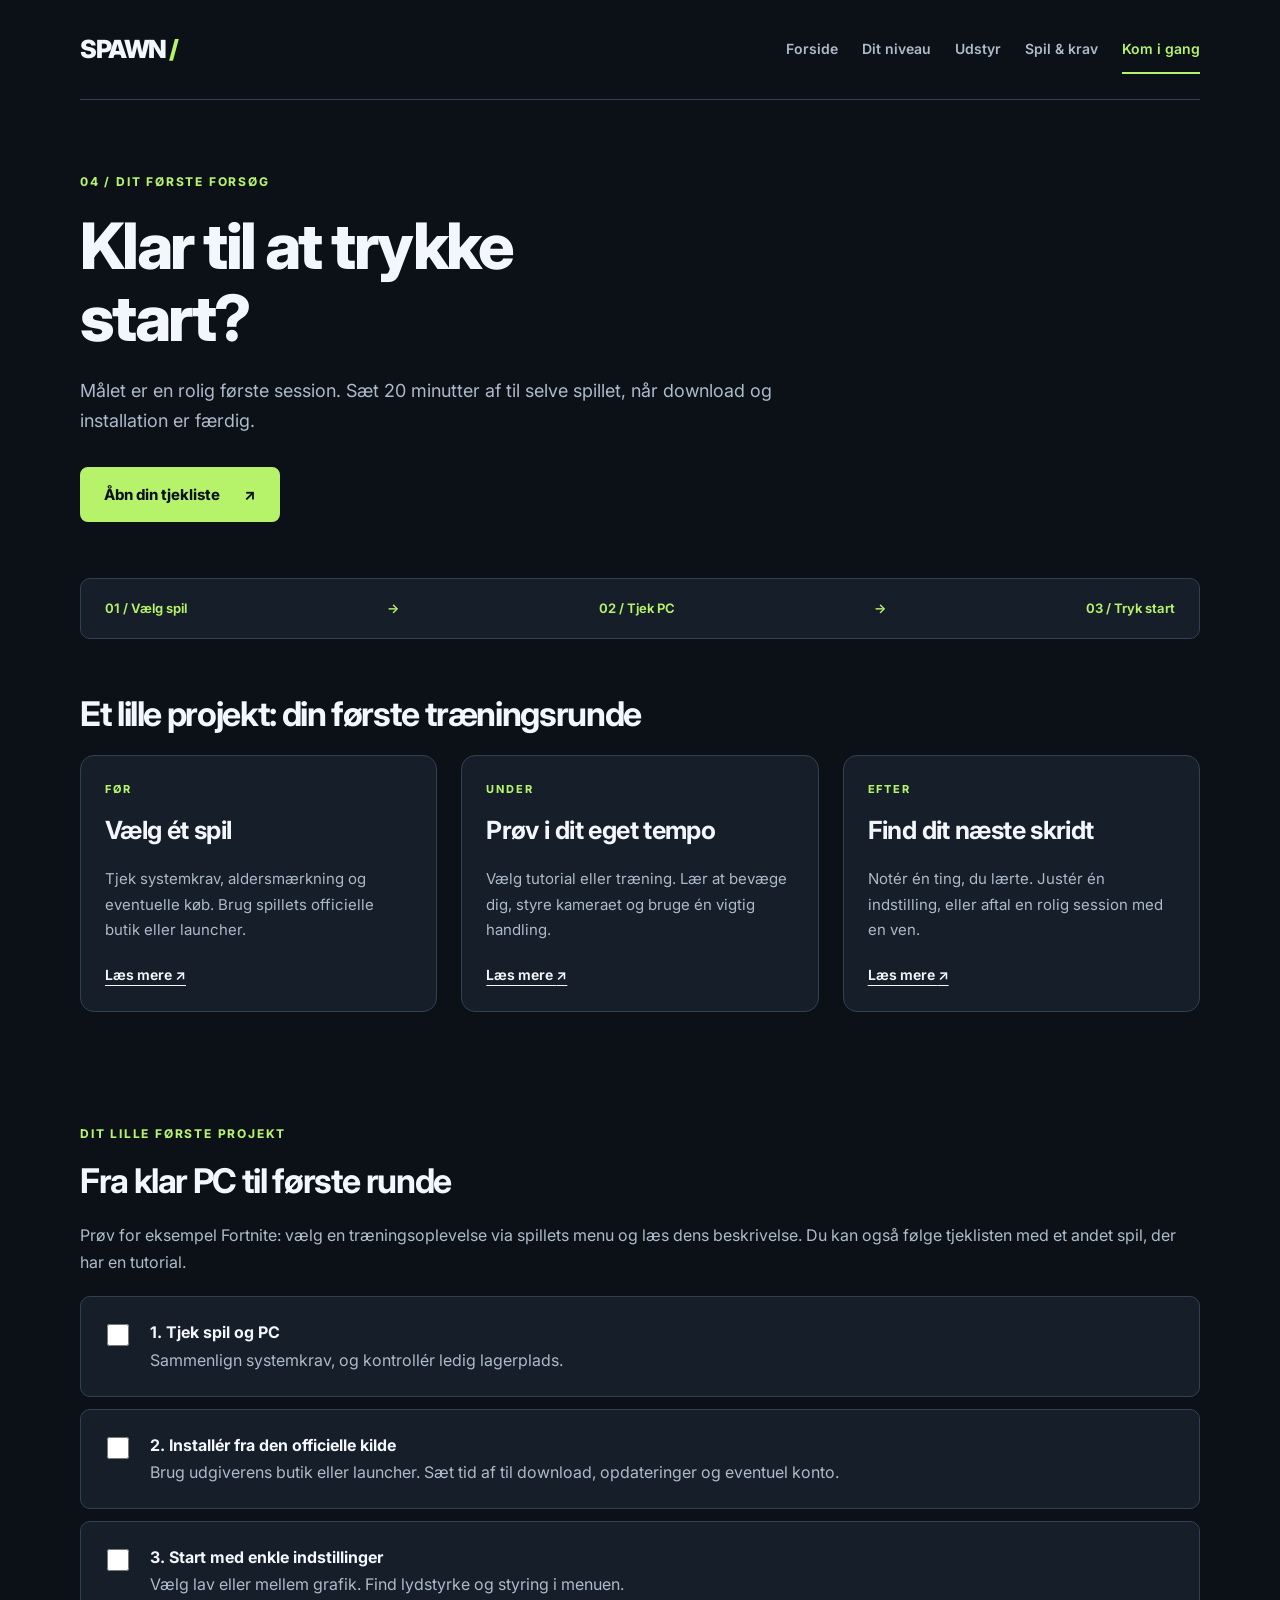
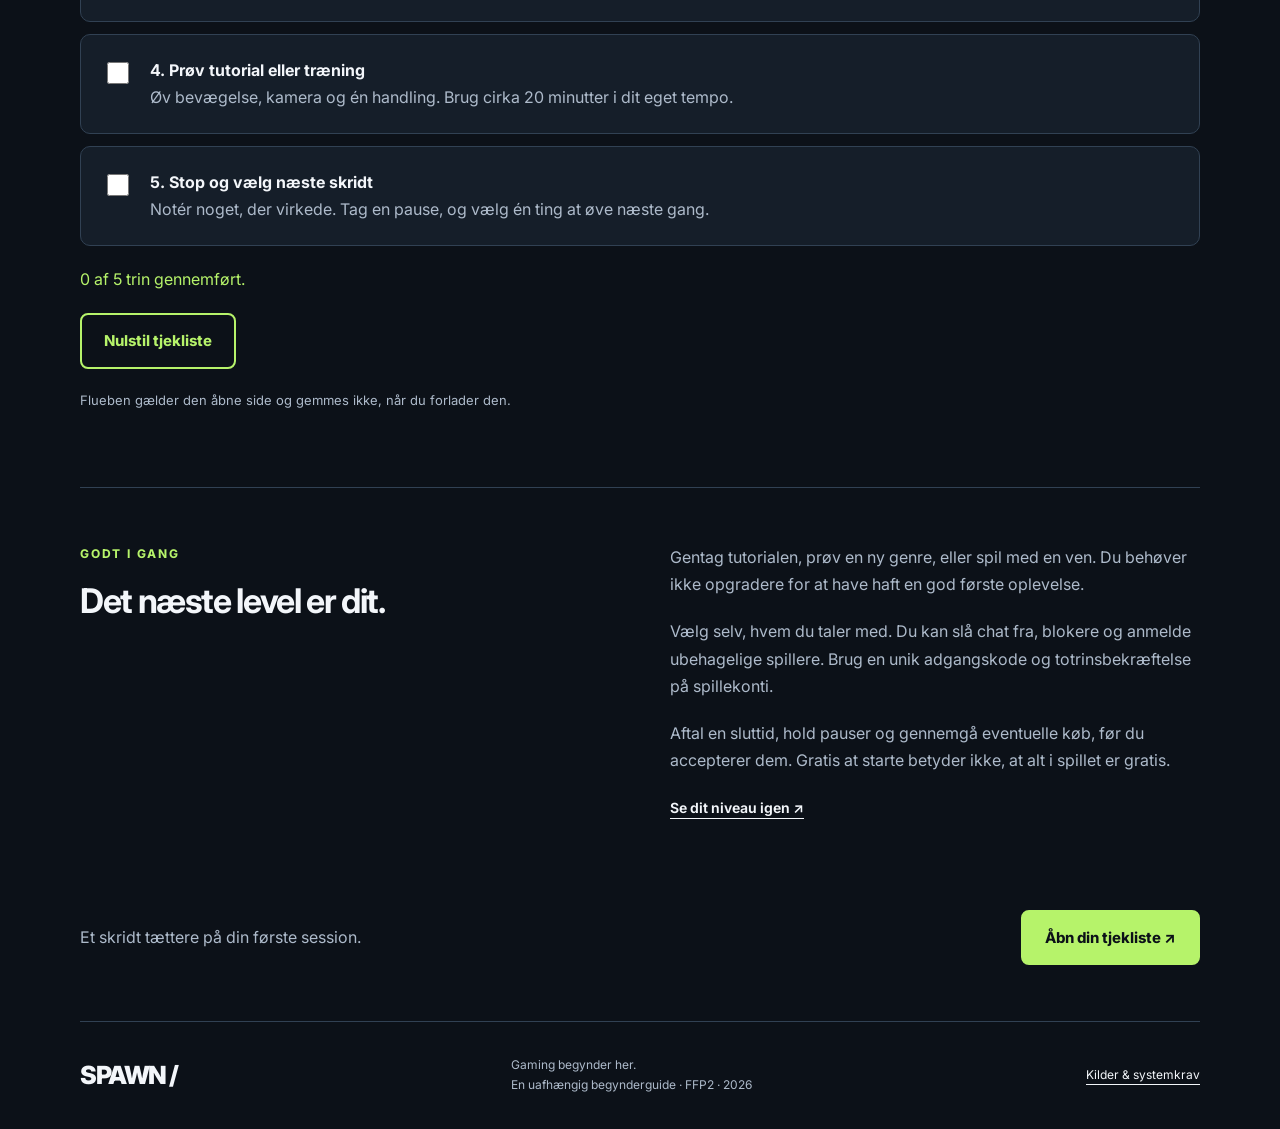
==== kom-i-gang.html @ 99805422 "Tilføj fem testede responsive sider med lokale skrifttyper og begynderguide" ====
<!DOCTYPE html>
<html lang="da">
 <head>
  <meta charset="utf-8"/>
  <meta content="width=device-width,initial-scale=1" name="viewport"/>
  <meta content="Målet er en rolig første session. Sæt 20 minutter af til selve spillet, når download og installation er færdig." name="description"/>
  <title>
   Kom i gang | SPAWN – Gaming for begyndere
  </title>
  <link href="assets/favicon.svg" rel="icon" type="image/svg+xml"/>
  <link href="style.css" rel="stylesheet"/>
  <script defer="" src="script.js">
  </script>
 </head>
 <body>
  <a class="skip" href="#indhold">
   Spring til indhold
  </a>
  <header class="site-header wrap">
   <a aria-label="SPAWN forside" class="brand" href="index.html">
    SPAWN
    <span>
     /
    </span>
   </a>
   <nav aria-label="Hovednavigation">
    <a href="index.html">
     Forside
    </a>
    <a href="niveauer.html">
     Dit niveau
    </a>
    <a href="udstyr.html">
     Udstyr
    </a>
    <a href="spil.html">
     Spil &amp; krav
    </a>
    <a aria-current="page" href="kom-i-gang.html">
     Kom i gang
    </a>
   </nav>
  </header>
  <main class="wrap" id="indhold">
   <section class="hero">
    <div>
     <p class="eyebrow">
      04 / DIT FØRSTE FORSØG
     </p>
     <h1>
      Klar til at trykke
      <br/>
      start?
     </h1>
     <p class="lead">
      Målet er en rolig første session. Sæt 20 minutter af til selve spillet, når download og installation er færdig.
     </p>
     <a class="button" href="#tjekliste">
      Åbn din tjekliste
      <span aria-hidden="true">
       ↗
      </span>
     </a>
    </div>
   </section>
   <div aria-label="Din vej ind i gaming" class="route">
    <span>
     01 / Vælg spil
    </span>
    <span aria-hidden="true">
     →
    </span>
    <span>
     02 / Tjek PC
    </span>
    <span aria-hidden="true">
     →
    </span>
    <span>
     03 / Tryk start
    </span>
   </div>
   <section class="section">
    <h2>
     Et lille projekt: din første træningsrunde
    </h2>
    <div class="cards">
     <article class="card">
      <p class="eyebrow">
       FØR
      </p>
      <h3>
       Vælg ét spil
      </h3>
      <p>
       Tjek systemkrav, aldersmærkning og eventuelle køb. Brug spillets officielle butik eller launcher.
      </p>
      <a class="text-link" href="spil.html">
       Læs mere
       <span aria-hidden="true">
        ↗
       </span>
       <span class="sr-only">
        om vælg ét spil
       </span>
      </a>
     </article>
     <article class="card">
      <p class="eyebrow">
       UNDER
      </p>
      <h3>
       Prøv i dit eget tempo
      </h3>
      <p>
       Vælg tutorial eller træning. Lær at bevæge dig, styre kameraet og bruge én vigtig handling.
      </p>
      <a class="text-link" href="#tjekliste">
       Læs mere
       <span aria-hidden="true">
        ↗
       </span>
       <span class="sr-only">
        om prøv i dit eget tempo
       </span>
      </a>
     </article>
     <article class="card">
      <p class="eyebrow">
       EFTER
      </p>
      <h3>
       Find dit næste skridt
      </h3>
      <p>
       Notér én ting, du lærte. Justér én indstilling, eller aftal en rolig session med en ven.
      </p>
      <a class="text-link" href="#naeste">
       Læs mere
       <span aria-hidden="true">
        ↗
       </span>
       <span class="sr-only">
        om find dit næste skridt
       </span>
      </a>
     </article>
    </div>
   </section>
   <section class="section" id="tjekliste">
    <p class="eyebrow">
     DIT LILLE FØRSTE PROJEKT
    </p>
    <h2>
     Fra klar PC til første runde
    </h2>
    <p>
     Prøv for eksempel Fortnite: vælg en træningsoplevelse via spillets menu og læs dens beskrivelse. Du kan også følge tjeklisten med et andet spil, der har en tutorial.
    </p>
    <div class="checklist">
     <label>
      <input type="checkbox"/>
      <span>
       <strong>
        1. Tjek spil og PC
       </strong>
       Sammenlign systemkrav, og kontrollér ledig lagerplads.
      </span>
     </label>
     <label>
      <input type="checkbox"/>
      <span>
       <strong>
        2. Installér fra den officielle kilde
       </strong>
       Brug udgiverens butik eller launcher. Sæt tid af til download, opdateringer og eventuel konto.
      </span>
     </label>
     <label>
      <input type="checkbox"/>
      <span>
       <strong>
        3. Start med enkle indstillinger
       </strong>
       Vælg lav eller mellem grafik. Find lydstyrke og styring i menuen.
      </span>
     </label>
     <label>
      <input type="checkbox"/>
      <span>
       <strong>
        4. Prøv tutorial eller træning
       </strong>
       Øv bevægelse, kamera og én handling. Brug cirka 20 minutter i dit eget tempo.
      </span>
     </label>
     <label>
      <input type="checkbox"/>
      <span>
       <strong>
        5. Stop og vælg næste skridt
       </strong>
       Notér noget, der virkede. Tag en pause, og vælg én ting at øve næste gang.
      </span>
     </label>
    </div>
    <p aria-live="polite" id="progress" role="status">
     0 af 5 trin gennemført.
    </p>
    <button class="button secondary" hidden="" id="reset" type="button">
     Nulstil tjekliste
    </button>
    <noscript>
     <p>
      Du kan stadig sætte flueben uden JavaScript. Automatisk optælling er slået fra.
     </p>
    </noscript>
    <p class="note">
     Flueben gælder den åbne side og gemmes ikke, når du forlader den.
    </p>
   </section>
   <section class="section split" id="naeste">
    <div>
     <p class="eyebrow">
      GODT I GANG
     </p>
     <h2>
      Det næste level er dit.
     </h2>
    </div>
    <div>
     <p>
      Gentag tutorialen, prøv en ny genre, eller spil med en ven. Du behøver ikke opgradere for at have haft en god første oplevelse.
     </p>
     <p>
      Vælg selv, hvem du taler med. Du kan slå chat fra, blokere og anmelde ubehagelige spillere. Brug en unik adgangskode og totrinsbekræftelse på spillekonti.
     </p>
     <p>
      Aftal en sluttid, hold pauser og gennemgå eventuelle køb, før du accepterer dem. Gratis at starte betyder ikke, at alt i spillet er gratis.
     </p>
     <a class="text-link" href="niveauer.html">
      Se dit niveau igen ↗
     </a>
    </div>
   </section>
   <section class="end-cta">
    <p>
     Et skridt tættere på din første session.
    </p>
    <a class="button" href="#tjekliste">
     Åbn din tjekliste ↗
    </a>
   </section>
  </main>
  <footer class="wrap">
   <a class="brand" href="index.html">
    SPAWN /
   </a>
   <p>
    Gaming begynder her.
    <br/>
    En uafhængig begynderguide · FFP2 · 2026
   </p>
   <a href="spil.html#krav">
    Kilder &amp; systemkrav
   </a>
  </footer>
 </body>
</html>
---- style.css ----
/* Skjul kontroller, som JavaScript først aktiverer, når funktionen er klar. */
.button[hidden] {
  display: none;
}
@font-face {
  font-family:Inter;
  src:url('assets/Inter.ttf') format('truetype');
  font-weight:100 900;
  font-display:swap;
}
:root {
  --bg:#0c1118;
  --surface:#151e29;
  --text:#f3f6fa;
  --muted:#adbaca;
  --accent:#b6f36a;
  --border:#314153;
}
* {
  box-sizing:border-box;
}
html {
  scroll-behavior:smooth;
  scroll-padding-top:24px;
}
body {
  margin:0;
  background:var(--bg);
  color:var(--text);
  font:16px/1.7 Inter,Arial,sans-serif;
}
a {
  color:inherit;
  text-underline-offset:5px;
}
a:hover {
  color:var(--accent);
}
button,select,input {
  font:inherit;
}
button,a,select,input {
  touch-action:manipulation;
}
a:focus-visible,button:focus-visible,select:focus-visible,input:focus-visible,summary:focus-visible,[tabindex]:focus-visible {
  outline:3px solid var(--accent);
  outline-offset:5px;
}
.wrap {
  width:min(1120px,calc(100% - 48px));
  margin-inline:auto;
}
.site-header {
  min-height:100px;
  display:flex;
  align-items:center;
  justify-content:space-between;
  gap:24px;
  border-bottom:1px solid var(--border);
}
.brand {
  font-size:25px;
  font-weight:850;
  letter-spacing:-1.5px;
  text-decoration:none;
  white-space:nowrap;
}
.brand span {
  color:var(--accent);
}
nav {
  display:flex;
  flex-wrap:wrap;
  gap:24px;
}
nav a {
  font-size:14px;
  text-decoration:none;
  font-weight:600;
  color:var(--muted);
  padding:12px 0;
}
nav a[aria-current] {
  color:var(--accent);
  border-bottom:2px solid var(--accent);
}
.hero {
  padding:72px 0 56px;
}
.home-hero {
  display:grid;
  grid-template-columns:1.1fr 1fr;
  align-items:center;
  gap:40px;
}
.eyebrow {
  font-size:12px;
  font-weight:750;
  letter-spacing:1.8px;
  color:var(--accent);
  margin:0 0 18px;
}
h1,h2,h3 {
  line-height:1.12;
  letter-spacing:-.04em;
  margin:0 0 22px;
}
h1 {
  font-size:clamp(40px,5.1vw,64px);
  font-weight:800;
}
h2 {
  font-size:34px;
}
h3 {
  font-size:25px;
}
p {
  margin:0 0 20px;
  color:var(--muted);
}
.lead {
  font-size:18px;
  max-width:760px;
  margin-bottom:30px;
}
.button {
  display:inline-flex;
  align-items:center;
  justify-content:center;
  gap:24px;
  background:var(--accent);
  color:var(--bg);
  border:2px solid var(--accent);
  border-radius:8px;
  padding:13px 22px;
  min-height:48px;
  font-size:15px;
  font-weight:750;
  text-decoration:none;
  cursor:pointer;
}
.button:hover {
  background:#c9ff8b;
  color:var(--bg);
}
.button.secondary {
  background:transparent;
  color:var(--accent);
}
.route {
  display:flex;
  justify-content:space-between;
  align-items:center;
  gap:12px;
  background:var(--surface);
  border:1px solid var(--border);
  border-radius:10px;
  padding:18px 24px;
  color:var(--accent);
  font-size:13px;
  font-weight:650;
}
.section {
  padding:56px 0;
}
.cards {
  display:grid;
  grid-template-columns:repeat(3,minmax(0,1fr));
  gap:24px;
}
.card {
  background:var(--surface);
  border:1px solid var(--border);
  border-radius:14px;
  padding:24px;
  display:flex;
  flex-direction:column;
}
.card .eyebrow {
  font-size:11px;
}
.card p {
  font-size:15px;
}
.card h3 {
  letter-spacing:-.025em;
}
.text-link {
  color:var(--text);
  font-weight:650;
  font-size:14px;
}
.card .text-link {
  margin-top:auto;
}
.split {
  display:grid;
  grid-template-columns:1fr 1fr;
  gap:60px;
  border-top:1px solid var(--border);
}
.note {
  font-size:13px;
  margin-top:20px;
}
.callout {
  background:var(--surface);
  border-left:3px solid var(--accent);
  padding:28px;
  border-radius:0 12px 12px 0;
  margin-block:24px;
}
.callout p:last-child {
  margin:0;
}
form {
  display:flex;
  flex-wrap:wrap;
  gap:16px;
  align-items:center;
}
form label {
  width:100%;
  font-weight:650;
}
select {
  background:var(--surface);
  color:var(--text);
  border:1px solid var(--border);
  padding:14px;
  border-radius:8px;
  max-width:100%;
}
.steps {
  margin:0;
  padding-left:24px;
}
.steps li {
  padding:0 0 18px 10px;
  color:var(--muted);
}
strong {
  color:var(--text);
}
.table-scroll {
  overflow-x:auto;
  border:1px solid var(--border);
  border-radius:12px;
}
table {
  border-collapse:collapse;
  width:100%;
  min-width:760px;
  text-align:left;
  font-size:14px;
}
caption {
  text-align:left;
  padding:18px;
  color:var(--muted);
  background:var(--surface);
}
th,td {
  padding:20px;
  border-bottom:1px solid var(--border);
  vertical-align:top;
}
thead {
  background:var(--surface);
  color:var(--accent);
}
tbody th {
  width:25%;
}
td {
  color:var(--muted);
}
.sources {
  font-size:13px;
  overflow-wrap:anywhere;
}
.faq details {
  padding:20px 0;
  border-bottom:1px solid var(--border);
}
summary {
  font-weight:650;
  cursor:pointer;
  min-height:32px;
}
.faq p {
  margin-top:16px;
  max-width:850px;
}
.checklist {
  display:grid;
  gap:12px;
}
.checklist label {
  display:flex;
  gap:18px;
  background:var(--surface);
  border:1px solid var(--border);
  border-radius:10px;
  padding:22px;
  cursor:pointer;
  color:var(--muted);
}
.checklist strong {
  display:block;
}
.checklist input {
  width:22px;
  height:22px;
  flex-shrink:0;
  accent-color:var(--accent);
  margin-top:5px;
}
.checklist label:has(input:checked) {
  border-color:var(--accent);
}
#progress {
  margin-top:20px;
  color:var(--accent);
}
.end-cta {
  padding:32px 0 56px;
  display:flex;
  justify-content:space-between;
  align-items:center;
  gap:24px;
}
.end-cta p {
  margin:0;
}
footer {
  border-top:1px solid var(--border);
  padding-block:32px;
  display:flex;
  justify-content:space-between;
  gap:24px;
  align-items:center;
}
footer p,footer>a:last-child {
  font-size:12px;
}
footer p {
  margin:0;
}
.skip {
  position:absolute;
  top:-100px;
  left:20px;
  background:var(--accent);
  color:var(--bg);
  padding:14px;
  z-index:10;
}
.skip:focus {
  top:10px;
}
.sr-only {
  position:absolute;
  width:1px;
  height:1px;
  padding:0;
  margin:-1px;
  overflow:hidden;
  clip:rect(0,0,0,0);
  white-space:nowrap;
  border:0;
}
.rig {
  position:relative;
  padding:24px 0 0;
  perspective:900px;
}
.monitor {
  border:10px solid #263341;
  border-bottom-width:20px;
  border-radius:16px;
  transform:rotateY(-9deg) rotateZ(-3deg);
  box-shadow:0 30px 60px #0008;
}
.landscape {
  height:270px;
  background:radial-gradient(ellipse at 65% 30%,#455673,transparent 60%),#172435;
  position:relative;
  overflow:hidden;
}
.landscape span {
  position:absolute;
  left:18px;
  top:16px;
  font:10px Inter;
  color:var(--accent);
  letter-spacing:2px;
}
.landscape b {
  position:absolute;
  left:18px;
  bottom:20px;
  font:750 20px Inter;
  letter-spacing:2px;
  color:var(--accent);
}
.orbit {
  position:absolute;
  width:98px;
  height:98px;
  border:1px solid var(--accent);
  border-radius:50%;
  right:60px;
  top:50px;
  box-shadow:0 0 35px #b6f36a22;
}
.mountain {
  position:absolute;
  inset:70px -50px 0;
  background:#0d1623;
  clip-path:polygon(0 80%,20% 25%,40% 70%,63% 0,90% 65%,100% 35%,100% 100%,0 100%);
}
.horizon {
  position:absolute;
  inset:175px 0 0;
  background:repeating-linear-gradient(0deg,transparent 0 18px,#b6f36a25 19px 20px),repeating-linear-gradient(90deg,transparent 0 35px,#b6f36a25 36px 37px);
  transform:perspective(100px) rotateX(30deg);
}
.stand {
  width:100px;
  height:45px;
  background:#263341;
  margin:auto;
  clip-path:polygon(32% 0,65% 0,76% 80%,100% 90%,100% 100%,0 100%,0 90%,25% 80%);
}
.keyboard {
  width:68%;
  height:45px;
  margin:12px auto 20px;
  border:7px solid #263341;
  border-radius:8px;
  transform:skew(-18deg);
  background:repeating-linear-gradient(90deg,#28384b 0 13px,#0c1118 14px 17px);
}
.rig-caption {
  text-align:center;
  font-size:10px;
  letter-spacing:1.5px;
  color:var(--muted);
}
.dot {
  display:inline-block;
  width:6px;
  height:6px;
  border-radius:50%;
  background:var(--accent);
  margin-right:8px;
}
@media(max-width:800px) {
  .site-header {
    align-items:flex-start;
    flex-direction:column;
    padding-block:24px;
    gap:10px;
  }
  nav {
    gap:8px 20px;
  }
  nav a {
    font-size:12px;
  }
  .hero {
    padding:48px 0 36px;
  }
  .home-hero {
    grid-template-columns:1fr;
    gap:20px;
  }
  .rig {
    max-width:480px;
    width:100%;
    margin:auto;
  }
  .cards {
    grid-template-columns:1fr;
  }
  .split {
    grid-template-columns:1fr;
    gap:12px;
  }
  .section {
    padding:36px 0;
  }
  h2 {
    font-size:28px;
  }
  .route {
    padding:16px 12px;
    font-size:10px;
    gap:6px;
  }
  .end-cta,footer {
    flex-direction:column;
    align-items:flex-start;
  }
  .end-cta {
    padding-bottom:36px;
  }
  .table-scroll {
    max-width:100%;
  }
  form {
    display:grid;
  }
  select {
    width:100%;
  }
  .card {
    padding:24px;
  }
  .landscape {
    height:225px;
  }
}
@media(prefers-reduced-motion:reduce) {
  html {
    scroll-behavior:auto;
  }
}
@media print {
  body {
    background:white;
    color:black;
  }
  .rig,.end-cta,nav {
    display:none;
  }
  p,td {
    color:#333;
  }
  .card,.callout,.route {
    background:white;
    border:1px solid #aaa;
  }
  h1 {
    font-size:32px;
  }
  .section {
    padding:20px 0;
  }
}
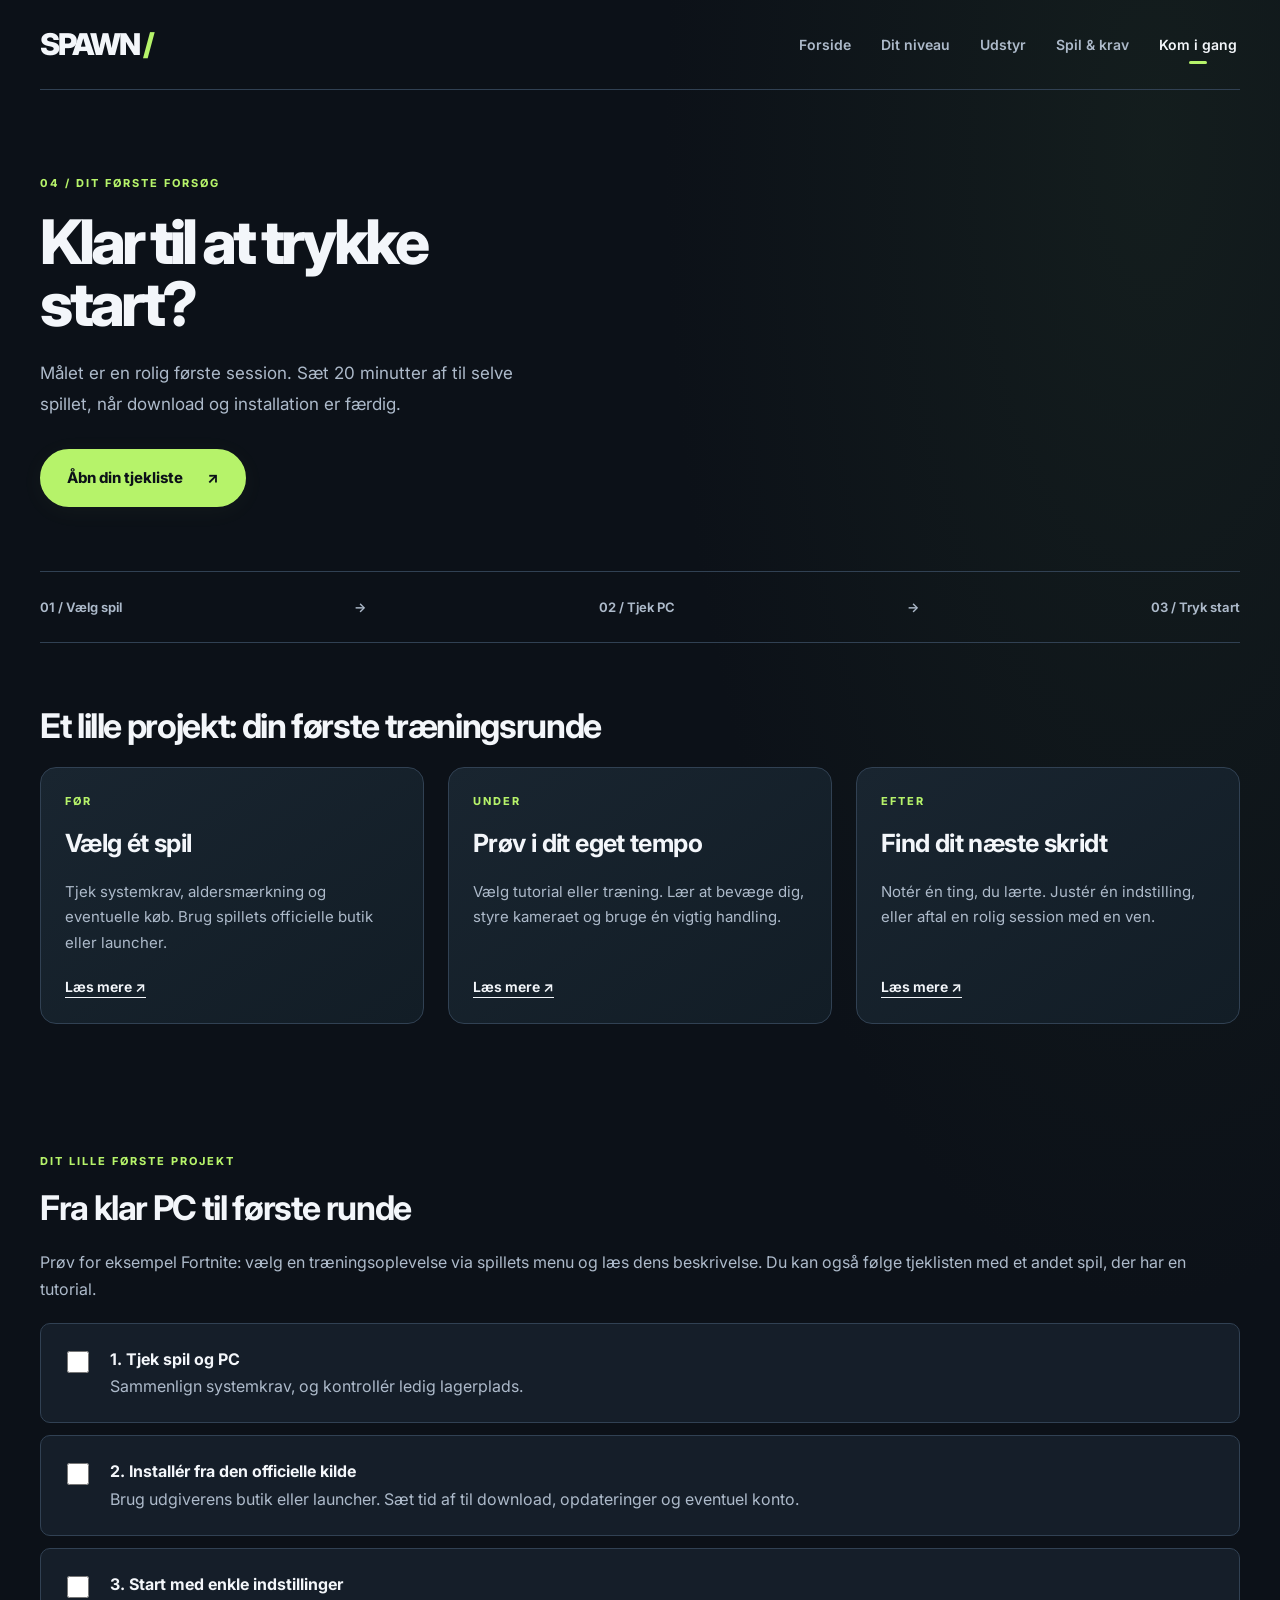
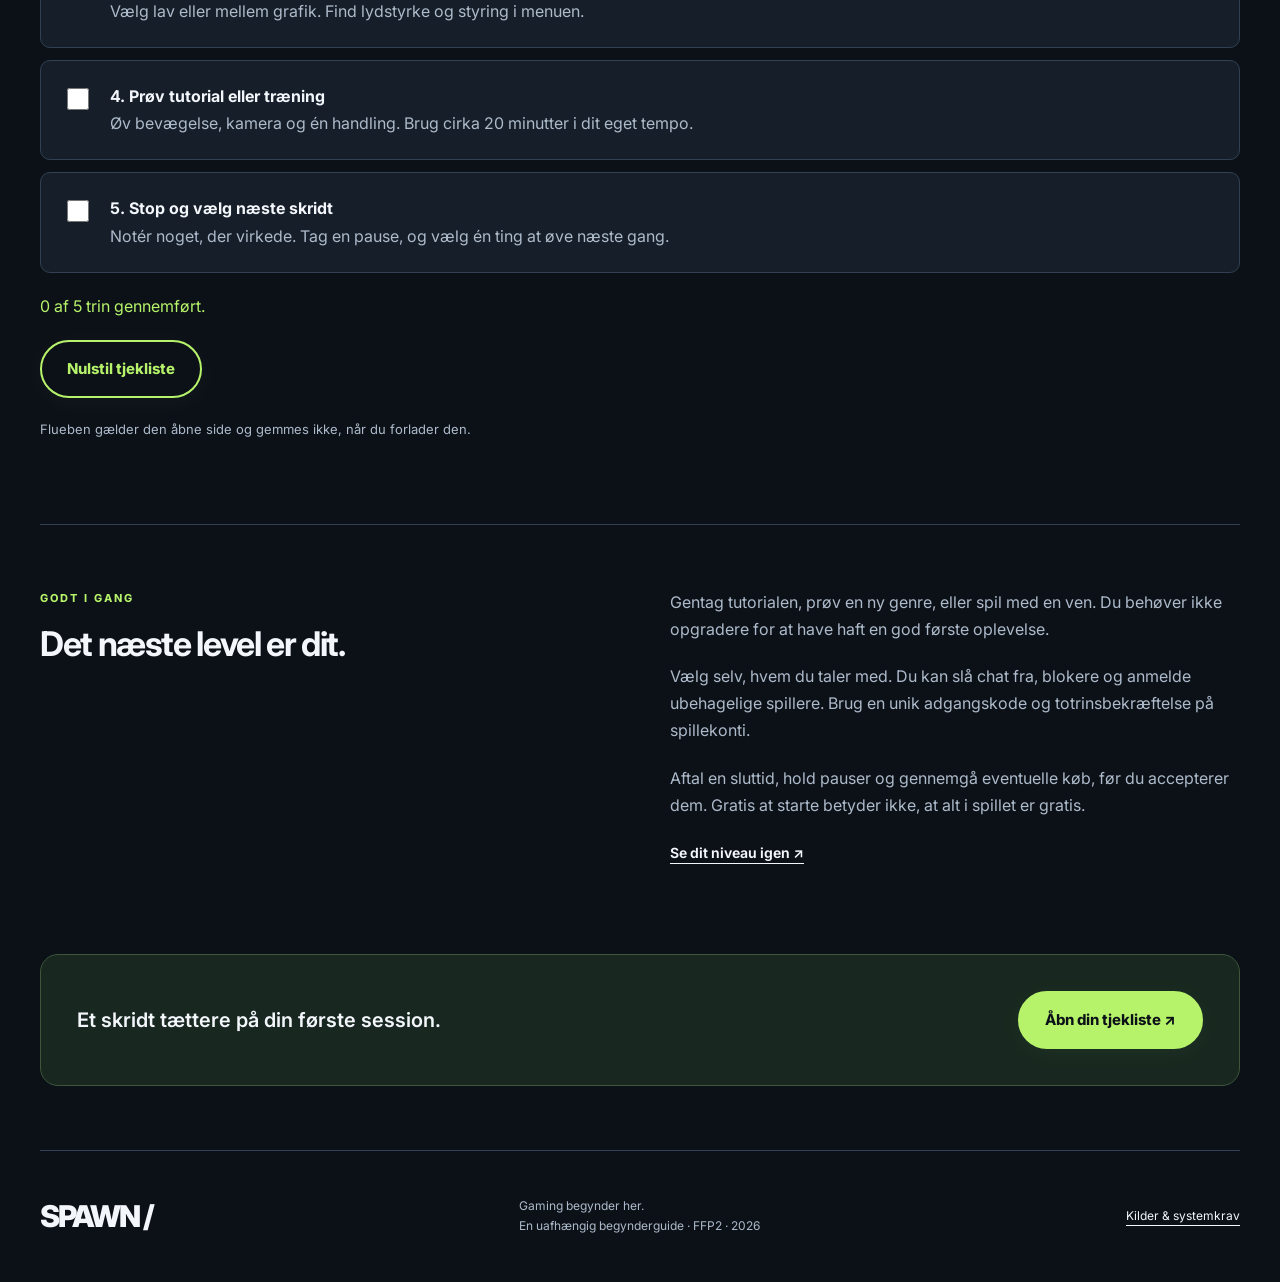
==== commit 654799d2: "Forny gaming-designet og tilføj FPS-guide med otte spilprofiler" ====
--- a/kom-i-gang.html
+++ b/kom-i-gang.html
@@ -9,10 +9,11 @@
   </title>
   <link href="assets/favicon.svg" rel="icon" type="image/svg+xml"/>
   <link href="style.css" rel="stylesheet"/>
+<link href="upgrade.css" rel="stylesheet"/>
   <script defer="" src="script.js">
   </script>
  </head>
- <body>
+ <body class="page-kom-i-gang">
   <a class="skip" href="#indhold">
    Spring til indhold
   </a>
--- a/upgrade.css
+++ b/upgrade.css
@@ -0,0 +1,33 @@
+/* SPAWN / second design pass. All artwork is original CSS geometry. */
+body{background:radial-gradient(ellipse at 90% 5%,#23362955,transparent 30%),var(--bg)}
+.wrap{width:min(1200px,calc(100% - 64px))}
+.site-header{min-height:90px}.brand{font-size:30px;letter-spacing:-2px}
+nav a{padding:9px 3px}nav a[aria-current]{border-bottom:0;color:var(--text)}nav a[aria-current]::after{content:'';display:block;width:18px;height:3px;background:var(--accent);margin:5px auto -8px;border-radius:3px}
+.hero{padding:84px 0 64px}.home-hero{grid-template-columns:1.12fr 1fr;gap:32px;min-height:560px}
+h1{font-size:clamp(42px,4.8vw,68px);letter-spacing:-.065em;line-height:1.02}.home-hero h1 span{color:var(--accent)}
+.lead{font-size:17px;max-width:510px;line-height:1.8}.eyebrow{font-size:11px;letter-spacing:2px}.button{border-radius:100px;padding:14px 25px;box-shadow:0 4px 24px #b6f36a0b;transition:transform .2s,background .2s}.button:hover{transform:translateY(-2px)}
+.hero-secondary{display:inline-flex;margin:20px 0 0 20px;font-size:13px;gap:16px;text-decoration:none;color:var(--muted)}
+.hero-stage{height:420px;position:relative;border:1px solid #a3cc8533;border-radius:24px;background:radial-gradient(ellipse at 50% 45%,#65954430,transparent 67%),#111a20;overflow:hidden;isolation:isolate}
+.stage-grid{position:absolute;inset:0;background-image:linear-gradient(#9ece8910 1px,transparent 1px),linear-gradient(90deg,#9ece8910 1px,transparent 1px);background-size:40px 40px;mask-image:linear-gradient(transparent,#000)}
+.stage-orbit{position:absolute;width:340px;height:340px;left:50%;top:44%;transform:translate(-50%,-50%);border:1px solid #b6f36a35;border-radius:50%;box-shadow:0 0 0 30px #b6f36a05,0 0 0 60px #b6f36a03}
+.stage-label{position:absolute;top:24px;left:24px;font-size:9px;letter-spacing:2px;color:#adbaca}.stage-bottom{position:absolute;bottom:22px;left:24px;right:24px;display:flex;justify-content:space-between;font-size:10px;letter-spacing:2px;color:var(--muted)}.stage-bottom b{color:var(--accent)}
+.pc-tower{position:absolute;left:50%;top:48%;width:220px;height:270px;transform:translate(-50%,-50%) rotate(-6deg);filter:drop-shadow(0 30px 24px #0009)}.pc-side{position:absolute;inset:0 69px 0 0;border:2px solid #53664b;border-radius:8px 0 0 8px;background:linear-gradient(130deg,#28372d99,#0d1416);transform:skewY(6deg)}.pc-side>span{position:absolute;top:16px;left:12px;font-size:8px;letter-spacing:2px;color:#92a38a}.pc-front{position:absolute;right:0;width:74px;height:100%;padding:15px 8px;background:linear-gradient(90deg,#1f2d24,#101719);border:2px solid #53664b;border-radius:0 9px 9px 0;display:flex;flex-direction:column;align-items:center;gap:14px}.fan{width:52px;height:52px;flex-shrink:0;border:3px solid var(--accent);border-radius:50%;background:repeating-conic-gradient(from 15deg,#b6f36a33 0 30deg,#0e1a17 31deg 60deg);box-shadow:0 0 16px #b6f36a50,inset 0 0 9px #b6f36a55}.fan::after{content:'';display:block;width:14px;height:14px;border-radius:50%;background:#151e29;border:2px solid #9cbe79;margin:16px}.pc-front>span{font-size:8px;letter-spacing:2px;color:#839775}.chip{position:absolute;width:60px;height:60px;top:68px;left:36px;border:6px double #667b5f;background:#283b2b;box-shadow:0 0 0 8px #0d1713}.chip::after{content:'S';display:block;text-align:center;color:var(--accent);font-size:26px;font-weight:800}.gpu-bar{position:absolute;top:169px;left:12px;right:8px;height:28px;border:2px solid #4a5e49;background:#0a1510;box-shadow:0 3px 0 var(--accent)}
+.stage-card{position:absolute;left:20px;bottom:69px;padding:14px 19px;border:1px solid #52674c;border-radius:12px;background:#132219ef;box-shadow:0 8px 20px #0004}.stage-card span{display:block;color:var(--accent);font-size:8px;letter-spacing:2px}.stage-card strong{font-size:14px}
+.route{background:transparent;border:0;border-block:1px solid var(--border);border-radius:0;padding:24px 0;color:var(--muted)}.route b{font-size:24px;color:var(--text);margin-right:10px;letter-spacing:-1px}
+.section{padding:64px 0}.section-heading{display:flex;align-items:end;justify-content:space-between;gap:50px;margin-bottom:28px}.section-heading h2{font-size:clamp(30px,3.2vw,44px);margin-bottom:0}.section-heading h2 span{color:var(--muted)}.section-heading>p{font-size:14px;max-width:330px;margin:0}
+.planner[hidden]{display:none}.control-label{display:flex;justify-content:space-between;color:var(--text);font-size:13px;font-weight:600;margin:28px 0 14px}.control-label span{font-weight:400;color:var(--muted);font-size:11px}
+.game-grid{display:grid;grid-template-columns:repeat(8,minmax(0,1fr));gap:10px;margin-bottom:25px}.game-tile{min-width:0;background:#121c25;border:1px solid var(--border);border-radius:11px;overflow:hidden;text-align:left;padding:0 0 12px;color:var(--text);cursor:pointer;transition:border-color .2s,transform .2s}.game-tile:hover{transform:translateY(-4px);border-color:#799365}.game-tile[aria-pressed=true]{border-color:var(--accent);box-shadow:0 0 0 1px var(--accent)}.game-title{display:block;padding:10px 10px 0;font-size:11px;font-weight:750;line-height:1.45;min-height:42px}.game-genre{display:block;padding:0 10px;color:var(--muted);font-size:9px}.game-art{display:block;height:100px;position:relative;overflow:hidden;background:linear-gradient(140deg,var(--art,#477365),#101b25)}.game-art b{position:absolute;left:10px;top:7px;font-size:9px;font-weight:400;letter-spacing:1px;color:#fff9}.game-art i{position:absolute;display:block;width:50px;height:50px;left:calc(50% - 25px);top:25px}
+.art-blocks{--art:#238dac}.art-blocks i{border:14px solid #c3f5f4;transform:rotate(25deg);box-shadow:10px 10px 0 #103d57}
+.art-voxel{--art:#628840}.art-voxel i{background:#aac86c;border-bottom:24px solid #715735;transform:rotate(-12deg);box-shadow:15px 15px 0 #38522c,-15px 15px 0 #496b36}
+.art-angles{--art:#9b314b}.art-angles i{background:#ff8291;clip-path:polygon(0 0,50% 60%,100% 0,85% 80%,50% 100%,15% 80%)}
+.art-crosshair{--art:#9c773c}.art-crosshair i{border:3px solid #ffdf93;border-radius:50%;background:linear-gradient(90deg,transparent 47%,#ffdf93 47% 53%,transparent 53%),linear-gradient(transparent 47%,#ffdf93 47% 53%,transparent 53%);box-shadow:0 0 0 10px #ffdf9311}
+.art-storm{--art:#6d46aa}.art-storm i{border:8px solid #ceb9ff;transform:rotate(45deg);border-radius:16px 0;box-shadow:12px 12px 0 #271755}
+.art-racing{--art:#9f4867}.art-racing i{width:80px;left:calc(50% - 40px);height:28px;top:43px;background:#ffbed9;clip-path:polygon(0 50%,25% 40%,40% 0,70% 0,85% 40%,100% 55%,100% 90%,0 90%)}
+.art-city{--art:#8e842e}.art-city i{width:80px;left:calc(50% - 40px);height:65px;background:repeating-linear-gradient(90deg,#e7db70 0 10px,#394646 10px 14px);clip-path:polygon(0 100%,0 40%,15% 40%,15% 20%,30% 20%,30% 50%,43% 50%,43% 0,65% 0,65% 38%,80% 38%,80% 23%,100% 23%,100% 100%)}
+.art-moon{--art:#577367}.art-moon i{border-radius:50%;background:#dedfc1;box-shadow:0 0 30px #d9deb622}.art-moon i::after{content:'';position:absolute;inset:15px -12px -10px;background:#172b25;clip-path:polygon(0 100%,35% 20%,50% 50%,73% 0,100% 100%)}
+.builder-grid{display:grid;grid-template-columns:1fr 1.13fr;border:1px solid var(--border);border-radius:18px;overflow:hidden;background:#131e27}.fps-panel,.parts-panel{padding:30px;min-width:0}.fps-panel{background:radial-gradient(ellipse at 20% 50%,#49613922,transparent 80%);border-right:1px solid var(--border)}.panel-top{display:flex;justify-content:space-between;align-items:center;gap:12px;margin-bottom:26px}.pill{border:1px solid #69834e;border-radius:30px;padding:4px 12px;color:var(--accent);font-size:11px}.muted{font-size:11px;color:var(--muted)}.fps-panel label{font-size:15px;font-weight:600}.fps-number{display:flex;align-items:baseline;gap:14px;margin:2px 0 5px}.fps-number output{font-size:92px;font-weight:750;letter-spacing:-7px;line-height:1.35}.fps-number>span{color:var(--accent);font-size:13px}.fps-panel input{appearance:none;width:100%;height:7px;margin:20px 0;background:linear-gradient(to right,var(--accent) var(--fill,14%),#35433e var(--fill,14%));border-radius:10px;cursor:pointer}.fps-panel input::-webkit-slider-thumb{appearance:none;width:24px;height:24px;border:5px solid #15251b;border-radius:50%;background:var(--accent);box-shadow:0 0 0 1px var(--accent)}.fps-panel input::-moz-range-thumb{width:16px;height:16px;border:4px solid #15251b;border-radius:50%;background:var(--accent)}.range-labels{display:flex;justify-content:space-between;font-size:10px;color:var(--muted)}#fps-explain{font-size:11px;margin:22px 0}.setting-line{border-top:1px solid var(--border);padding-top:18px;font-size:11px}.setting-line>span{display:block;color:var(--muted)}.setting-line strong{font-size:12px}.level-line{display:flex;justify-content:space-between;color:var(--accent);font-size:12px;margin-top:22px}.panel-top .eyebrow{margin:0;font-size:9px;letter-spacing:1px}.live-dot{font-size:9px;color:var(--muted)}.live-dot::before{content:'●';color:var(--accent);margin-right:5px}.part{display:flex;align-items:center;gap:16px;padding:17px 0;border-bottom:1px solid var(--border)}.part-icon{display:grid;place-items:center;width:44px;height:44px;flex-shrink:0;border:1px solid #45564b;border-radius:10px;font-size:10px;font-weight:700;color:var(--accent);background:#1b2a23}.part div>span,.small-parts span{display:block;color:var(--muted);font-size:10px}.part h3{font-size:19px;letter-spacing:-.03em;line-height:1.4;margin:4px 0 0}.small-parts{display:grid;grid-template-columns:1fr 1fr;gap:16px;margin-top:20px}.small-parts>div:last-child{grid-column:1/-1}.small-parts strong{font-size:12px}.build-note{font-size:11px;line-height:1.65;margin:18px 0 10px;min-height:54px}.parts-panel .text-link{font-size:11px}.method{font-size:12px;color:var(--muted);padding:18px 0;border-bottom:1px solid var(--border)}.method summary{font-size:12px;font-weight:500;color:var(--text)}.method p{margin:12px 0;max-width:900px}
+.card{background:linear-gradient(145deg,#192530,#121d26);border-radius:16px;transition:transform .2s,border-color .2s}.card:hover{transform:translateY(-3px);border-color:#5d7453}.card h3{font-size:25px}.end-cta{padding:36px;background:#182820;border:1px solid #3e553b;border-radius:18px;margin:24px 0 64px}.end-cta p{color:var(--text);font-size:20px;font-weight:600;max-width:420px}footer{padding-block:40px}
+@media(min-width:801px) and (max-width:1050px){.home-hero{grid-template-columns:1.1fr 1fr}.game-grid{grid-template-columns:repeat(4,minmax(0,1fr))}.hero-secondary{margin-left:0}.panel-top{flex-wrap:wrap}.fps-panel,.parts-panel{padding:22px}}
+@media(max-width:800px){.wrap{width:calc(100% - 40px)}.site-header{padding:20px 0 15px;gap:12px;min-height:0}nav{gap:8px 17px}nav a{font-size:11px;padding:6px 0}.brand{font-size:28px}.hero{padding:40px 0}.home-hero{grid-template-columns:1fr;gap:24px;min-height:0}.hero-secondary{font-size:12px;margin-left:12px}h1{font-size:clamp(40px,8vw,62px)}.hero-stage{height:360px}.stage-orbit{width:280px;height:280px}.pc-tower{transform:translate(-50%,-50%) rotate(-6deg) scale(.85)}.stage-card{bottom:59px}.route{gap:12px;flex-wrap:wrap;padding:20px 0}.route b{font-size:19px;margin-right:5px}.route span{font-size:10px}.section{padding:40px 0}.section-heading{display:block;margin-bottom:22px}.section-heading>p{margin-top:18px;max-width:100%}.game-grid{grid-template-columns:repeat(4,minmax(0,1fr));gap:8px}.game-art{height:80px}.game-art i{transform:scale(.8)}.art-blocks i{transform:scale(.8) rotate(25deg)}.game-title{font-size:10px;padding:8px 7px 0;min-height:42px}.game-genre{font-size:8px;padding:0 7px}.builder-grid{grid-template-columns:1fr}.fps-panel{border-right:0;border-bottom:1px solid var(--border)}.fps-panel,.parts-panel{padding:24px}.fps-number output{font-size:78px}.control-label{font-size:12px;gap:12px;align-items:center}.control-label span{font-size:9px;max-width:110px;text-align:right}.part h3{font-size:18px}.end-cta{padding:24px;margin-bottom:40px}.end-cta p{font-size:20px}.panel-top{gap:8px}.live-dot{font-size:8px}.split{gap:18px}}
+@media(max-width:360px){.game-grid{grid-template-columns:repeat(2,minmax(0,1fr))}.game-title{min-height:30px}.hero-secondary{margin-left:0;display:flex}.fps-panel,.parts-panel{padding:18px}.range-labels{font-size:9px}}
+@media(prefers-reduced-motion:reduce){.button,.card,.game-tile{transition:none}.button:hover,.card:hover,.game-tile:hover{transform:none}}
